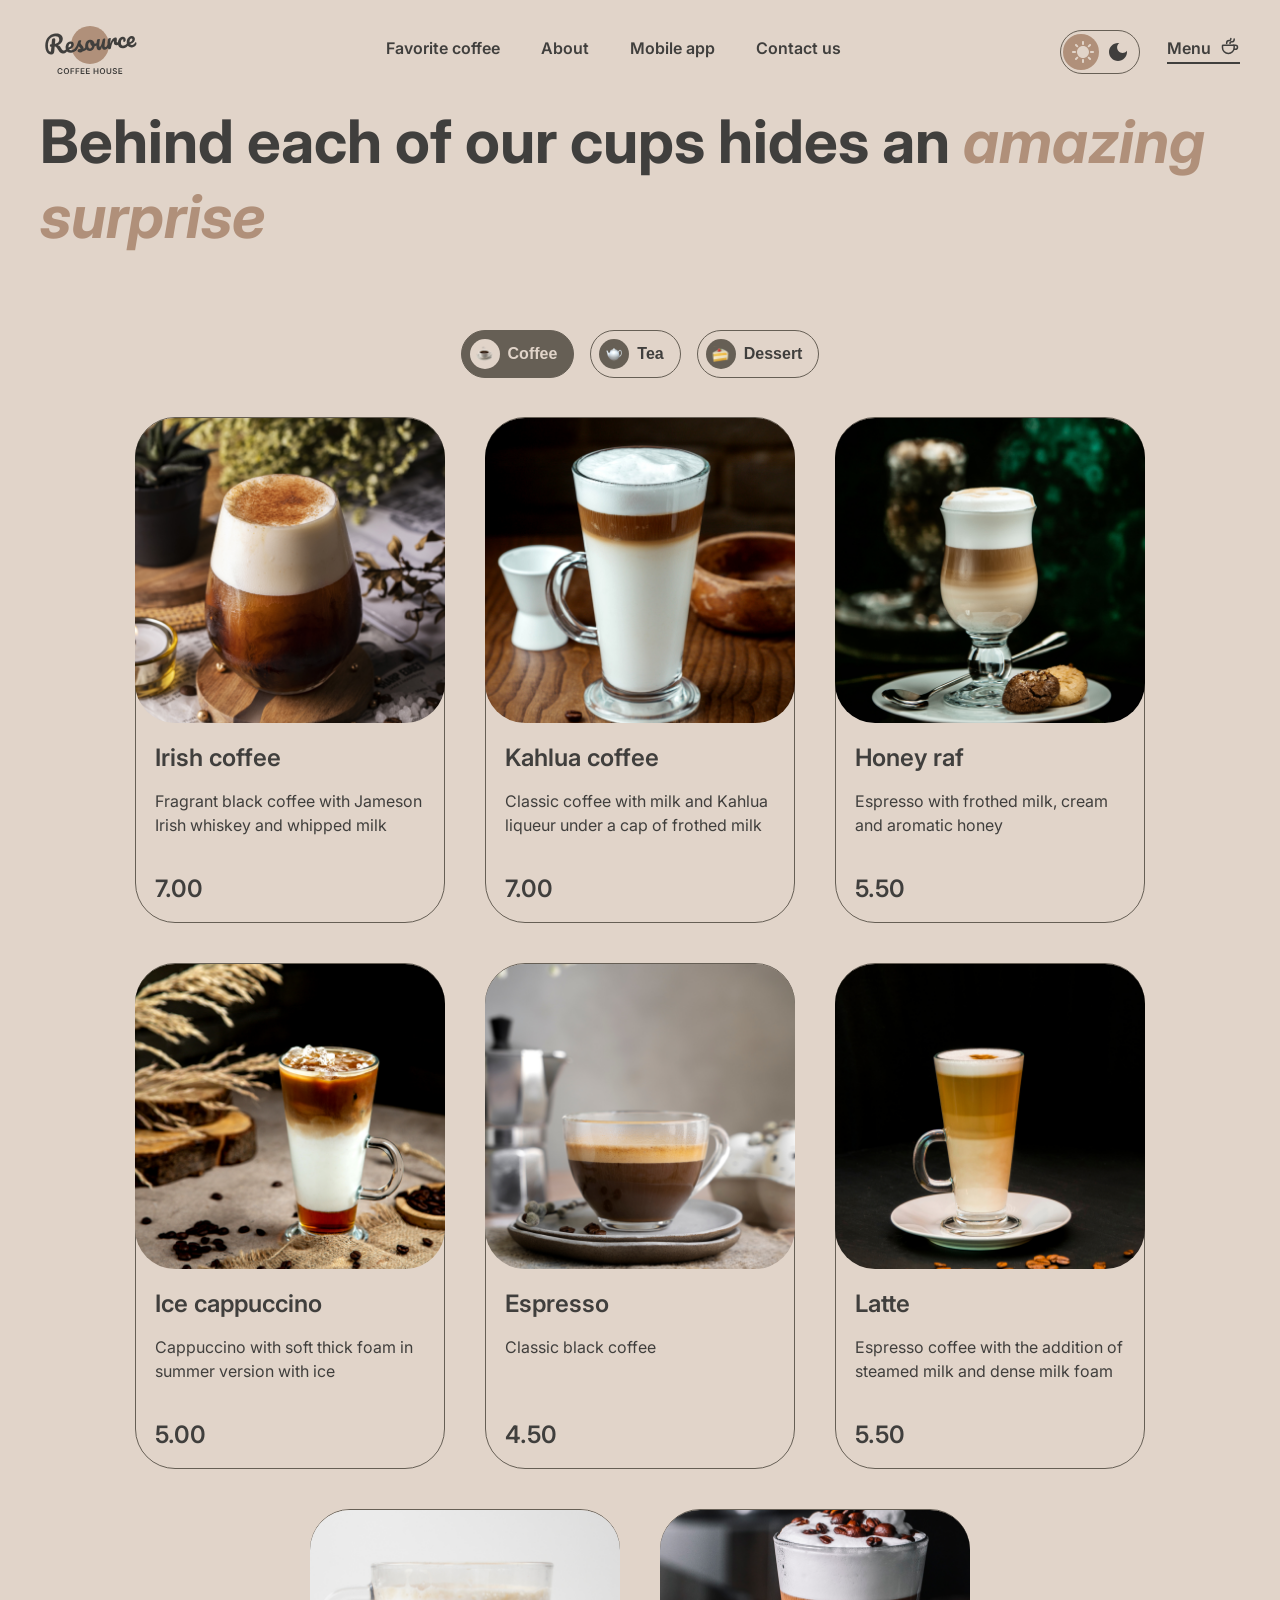
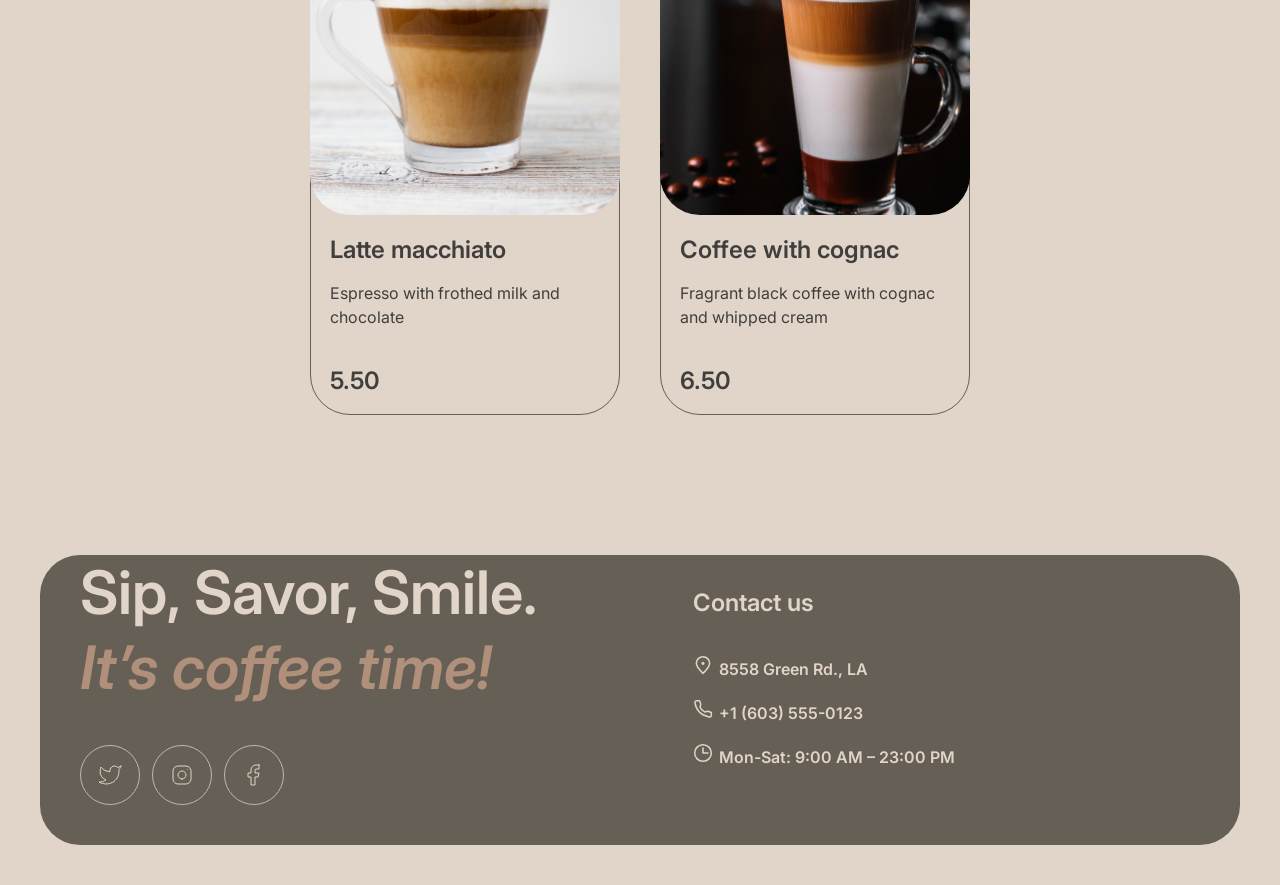
==== menu.html @ 2419ab50 "feat: add link to logo" ====
<!DOCTYPE html>
<html lang="en">

<head>
    <meta charset="UTF-8">
    <meta name="viewport" content="width=device-width, initial-scale=1.0">
    <title>Coffee House</title>
    <link rel="stylesheet" href="css/menu.css">
    <link
        href="https://fonts.googleapis.com/css2?family=Inter:ital,opsz,wght@0,14..32,100..900;1,14..32,100..900&display=swap"
        rel="stylesheet">
    <link rel="icon" href="asserts/img/ico/coffee-cup.ico" type="image/x-icon">
    <script src="js/initTheme.js" type="module"></script>
</head>

<body>
    <header class="header">
        <div class="content-wrapper">
            <a class="logo-link menu_page" href="index.html">
                <img class="logo" src="asserts/img/svg/header/logo-light.svg" alt="Coffee House"></a>
            <div class="header_menu_wrapper">
                <nav class="nav">
                    <ul class="nav_list">
                        <li class="nav_item"><a class="link nav_link" href="index.html#favorite">Favorite coffee</a>
                        </li>
                        <li class="nav_item"><a class="link nav_link" href="index.html#about">About</a></li>
                        <li class="nav_item"><a class="link nav_link" href="index.html#mobile-app">Mobile app</a></li>
                        <li class="nav_item"><a class="link nav_link" href="#contact-us">Contact us</a></li>
                    </ul>
                </nav>

                <a class="link menu_link" href="menu.html">
                    <div class="menu">Menu</div>
                    <img class="coffee-cup" src="asserts/img/svg/header/coffee-cup-light.svg" alt="">
                </a>
            </div>
            <label class="theme-switch">
                <input type="checkbox" id="theme-toggle">
                <span class="theme-slider">
                    <span class="icon sun"><svg width="22" height="22" viewBox="0 0 22 22" fill="none"
                            xmlns="http://www.w3.org/2000/svg" aria-hidden="true">
                            <path
                                d="M10 3V1C10 0.45 10.45 0 11 0C11.55 0 12 0.45 12 1V3C12 3.55 11.55 4 11 4C10.45 4 10 3.55 10 3ZM17.36 6.05L18.77 4.63C19.16 4.24 19.16 3.61 18.77 3.22C18.38 2.83 17.75 2.83 17.36 3.22L15.95 4.64C15.56 5.03 15.56 5.66 15.95 6.05C16.34 6.44 16.97 6.44 17.36 6.05ZM21 10H19C18.45 10 18 10.45 18 11C18 11.55 18.45 12 19 12H21C21.55 12 22 11.55 22 11C22 10.45 21.55 10 21 10ZM11 18C10.45 18 10 18.45 10 19V21C10 21.55 10.45 22 11 22C11.55 22 12 21.55 12 21V19C12 18.45 11.55 18 11 18ZM4.64 6.05L3.22 4.64C2.83 4.25 2.83 3.61 3.22 3.23C3.61 2.85 4.25 2.84 4.63 3.23L6.04 4.64C6.43 5.03 6.43 5.67 6.04 6.05C5.65 6.43 5.02 6.44 4.64 6.05ZM15.95 15.95C15.56 16.34 15.56 16.98 15.95 17.36L17.36 18.77C17.75 19.16 18.39 19.16 18.77 18.77C19.16 18.38 19.16 17.74 18.77 17.36L17.36 15.95C16.98 15.56 16.34 15.56 15.95 15.95ZM1 12H3C3.55 12 4 11.55 4 11C4 10.45 3.55 10 3 10H1C0.45 10 0 10.45 0 11C0 11.55 0.45 12 1 12ZM4.64 18.78L6.05 17.37C6.44 16.98 6.44 16.34 6.05 15.96C5.66 15.58 5.02 15.57 4.64 15.96L3.23 17.37C2.84 17.76 2.84 18.4 3.23 18.78C3.61 19.17 4.25 19.17 4.64 18.78ZM11 5C7.69 5 5 7.69 5 11C5 14.31 7.69 17 11 17C14.31 17 17 14.31 17 11C17 7.69 14.31 5 11 5Z"
                                fill="#E1D4C9" />
                        </svg>

                    </span>
                    <span class="icon moon"><svg width="18" height="18" viewBox="0 0 18 18" fill="none"
                            xmlns="http://www.w3.org/2000/svg" aria-hidden="true">
                            <path
                                d="M9 0C4.03 0 0 4.03 0 9C0 13.97 4.03 18 9 18C13.97 18 18 13.97 18 9C18 8.54 17.96 8.08 17.9 7.64C16.92 9.01 15.32 9.9 13.5 9.9C10.52 9.9 8.1 7.48 8.1 4.5C8.1 2.69 8.99 1.08 10.36 0.0999999C9.92 0.0399999 9.46 0 9 0Z"
                                fill="#403F3D" />
                        </svg>
                    </span>
                </span>
            </label>
            <div class="burger_menu">
                <span class="line-1"></span>
                <span class="line-2"></span>
            </div>
        </div>
    </header>
    <main class="main">
        <div class="content-wrapper content-wrapper--column">
            <h1 class="section-header">Behind each of our cups hides an <span class="accent-text">amazing
                    surprise</span></h1>
            <div class="menu_wrapper">
                <div class="controls">
                    <button class="menu-btn active" value="coffee"><span class="icon_wrapper">
                            <img src="asserts/img/svg/menu/coffee.svg" alt=""></span>
                        <span class="name">Coffee</span></button>
                    <button class="menu-btn" value="tea"><span class="icon_wrapper">
                            <img src="asserts/img/svg/menu/tea.svg" alt=""></span>
                        <span>Tea</span></button>
                    <button class="menu-btn" value="dessert"><span class="icon_wrapper"><img
                                src="asserts/img/svg/menu/dessert.svg" alt=""></span><span
                            class="name">Dessert</span></button>
                </div>
                <div class="menu-content">
                </div>
                <button class="show-more-btn" type="button" aria-label="Show more items">
                    <img src="asserts/img/svg/menu/refresh.svg" alt="">
                </button>
            </div>
        </div>
    </main>
    <footer class="footer">
        <div class="content-wrapper">
            <div class="left_pane">
                <h2>Sip, Savor, Smile. <span class="accent-text">It’s coffee time!</span></h2>
                <div class="icons">
                    <a class="icon-wrapper" href="https://twitter.com/?lang=en" target="_blank"
                        aria-label="Twitter"><svg width="24" height="24" viewBox="0 0 24 24" fill="none"
                            xmlns="http://www.w3.org/2000/svg">
                            <g id="twitter">
                                <path class="twitter" id="Vector-twitter"
                                    d="M23 3.01006C23 3.01006 20.9821 4.20217 19.86 4.54006C19.2577 3.84757 18.4573 3.35675 17.567 3.13398C16.6767 2.91122 15.7395 2.96725 14.8821 3.29451C14.0247 3.62177 13.2884 4.20446 12.773 4.96377C12.2575 5.72309 11.9877 6.62239 12 7.54006V8.54006C10.2426 8.58562 8.50127 8.19587 6.93101 7.4055C5.36074 6.61513 4.01032 5.44869 3 4.01006C3 4.01006 -1 13.0101 8 17.0101C5.94053 18.408 3.48716 19.109 1 19.0101C10 24.0101 21 19.0101 21 7.51006C20.9991 7.23151 20.9723 6.95365 20.92 6.68006C21.9406 5.67355 23 3.01006 23 3.01006Z"
                                    stroke="#E1D4C9" stroke-linecap="round" stroke-linejoin="round" />
                            </g>
                        </svg>
                    </a>
                    <a class="icon-wrapper" href="https://www.instagram.com/" target="_blank"
                        aria-label="Instagram"><svg width="24" height="24" viewBox="0 0 24 24" fill="none"
                            xmlns="http://www.w3.org/2000/svg" aria-hidden="true">
                            <g id="instagram">
                                <path class="instagram" id="Vector-instagram"
                                    d="M12 16C14.2091 16 16 14.2091 16 12C16 9.79086 14.2091 8 12 8C9.79086 8 8 9.79086 8 12C8 14.2091 9.79086 16 12 16Z"
                                    stroke="#E1D4C9" stroke-linecap="round" stroke-linejoin="round" />
                                <path class="instagram" id="Vector-instagram_2"
                                    d="M3 16V8C3 5.23858 5.23858 3 8 3H16C18.7614 3 21 5.23858 21 8V16C21 18.7614 18.7614 21 16 21H8C5.23858 21 3 18.7614 3 16Z"
                                    stroke="#E1D4C9" />
                                <path class="instagram" id="Vector-instagram_3" d="M17.5 6.51L17.51 6.49889"
                                    stroke="#E1D4C9" stroke-linecap="round" stroke-linejoin="round" />
                            </g>
                        </svg>
                    </a>
                    <a class="icon-wrapper" href="https://www.facebook.com/" target="_blank" aria-label="Facebook"><svg
                            width="24" height="24" viewBox="0 0 24 24" fill="none" xmlns="http://www.w3.org/2000/svg"
                            aria-hidden="true">
                            <g id="facebook">
                                <path class="facebook" id="Vector-facebook"
                                    d="M17 2H14C12.6739 2 11.4021 2.52678 10.4645 3.46447C9.52678 4.40215 9 5.67392 9 7V10H6V14H9V22H13V14H16L17 10H13V7C13 6.73478 13.1054 6.48043 13.2929 6.29289C13.4804 6.10536 13.7348 6 14 6H17V2Z"
                                    stroke="#E1D4C9" stroke-linecap="round" stroke-linejoin="round" />
                            </g>
                        </svg></a>
                </div>
            </div>
            <div class="right_pane">
                <div id="contact-us" class="contact-us">Contact us</div>
                <div class="contacts">
                    <a class="geo"
                        href="https://www.google.com/maps/place/Green+Ave,+Los+Angeles,+CA+90017,+USA/@34.0510876,-118.2740716,17z/data=!3m1!4b1!4m6!3m5!1s0x80c2c7a34c447f8b:0xe3b7208a65a0b1e2!8m2!3d34.0510876!4d-118.2714967!16s%2Fg%2F1tj1sbyf?entry=ttu"
                        target="_blank"><img src="asserts/img/svg/footer/geo.svg" alt="">
                        <p>8558 Green Rd., LA</p>
                    </a>
                    <a class="tel" href="tel:+1(603)555-0123"><img src="asserts/img/svg/footer/phone.svg" alt="">
                        <p>
                            +1 (603) 555-0123</p>
                    </a>
                    <div class="work-days"><img src="asserts/img/svg/footer/clock.svg" alt="">
                        <p>Mon-Sat: 9:00 AM – 23:00 PM</p>
                    </div>
                </div>
            </div>
        </div>
    </footer>
    <script src="js/menu.js" type="module"></script>
    <script src="js/theme.js" type="module"></script>
</body>

</html>
---- css/menu.css ----
@import "variables.css";
@import "common.css";
@import "header.css";
@import "footer.css";

.nav_item,
.menu_link {
  position: relative;
}

button {
  border: none;
}

.menu_link:after {
  content: "";
  position: absolute;
  left: 0;
  bottom: -6px;
  width: 100%;
  height: 2px;
  background: var(--text-primary);
}

.menu_wrapper {
  display: flex;
  flex-direction: column;
  align-items: center;
}

.controls {
  display: flex;
  justify-content: center;
  gap: 16px;
  margin-top: 36px;
  margin-bottom: 39px;
}

.controls span {
  font-size: 16px;
  font-weight: 600;
  line-height: 1.5;
}

.menu-btn {
  display: flex;
  padding: 8px 16px 8px 8px;
  justify-content: center;
  align-items: center;
  gap: 8px;
  border-radius: 100px;
  border: 1px solid var(--border-inverse);
  color: var(--text-primary);
  background-color: var(--bg-page);
}

.controls .active {
  background-color: var(--bg-container);
  color: var(--text-inverse);
}

.controls .active .icon_wrapper {
  background-color: var(--bg-page);
}

.icon_wrapper {
  width: 30px;
  height: 30px;
  border-radius: 50%;
  background-color: var(--border-inverse);
  display: flex;
  align-items: center;
  justify-content: center;
}

.menu-content {
  display: flex;
  justify-content: center;
  flex-wrap: wrap;
  gap: 40px;
}

.product {
  display: flex;
  height: 506px;
  width: 310px;
  flex-direction: column;
  align-items: center;
  border-radius: 40px;
  border: 1px solid var(--border-inverse);
  color: var(--text-primary);
}

.image_wrapper {
  display: flex;
  width: 310px;
  height: 310px;
  border-radius: 40px;
  overflow: hidden;
}

.image_wrapper img {
  transform: scale(1.1);
  transition: 500ms ease-out;
}

.product .info-block {
  width: 100%;
}

.product .title {
  align-self: stretch;
  font-size: 24px;
  font-weight: 600;
  line-height: 1.25;
  margin: 20px 0 11px 19px;
}

.product .description {
  align-self: stretch;
  font-size: 16px;
  font-weight: 400;
  line-height: 1.5;
  height: 72px;
  margin-left: 19px;
  margin-right: 18px;
  margin-bottom: 13px;
}

.product .price {
  align-self: stretch;
  font-size: 24px;
  font-weight: 600;
  line-height: 1.25;
  margin: 9px 0 18px 19px;
}

.show-more-btn {
  cursor: pointer;
  background-color: inherit;
  margin-top: 30px;
  display: none;
  justify-content: center;
  align-items: center;
  width: 60px;
  height: 60px;
  border-radius: 100px;
  border: 1px solid var(--border-inverse);
}

@media only screen and (max-width: 768px) {
  h1 {
    padding: 14px 10px;
  }

  .modal-product {
    max-width: 688px;
    max-height: 650px;
  }

  .modal-product .image_wrapper {
    width: 424px;
  }

  .menu-content > *:nth-child(n + 5) {
    display: none;
  }

  .show-more-btn {
    display: flex;
  }
}

@media only screen and (max-width: 720px) {
  .body_wrapper {
    margin: 20px 16px 40px 16px;
  }

  h1 {
    font-size: 32px;
  }

  .focus_text {
    font-size: 32px;
  }

  .controls {
    gap: 8px;
  }

  .modal-product {
    width: 342px;
    height: 650px;
  }

  .modal-product .image_wrapper {
    display: none;
  }

  .modal-product .info-block {
    width: 100%;
  }

  .modal-product .description {
    margin-right: 2px;
  }

  .modal-product .title {
    margin-bottom: 2px;
  }

  .size-title,
  .additives-title {
    margin-top: 17px;
    margin-bottom: 6px;
  }

  .total-block {
    margin-top: 7px;
  }

  .modal-product {
    max-height: 625px;
  }
}

@media (hover: hover) {
  .menu_link:hover {
    cursor: default;
  }

  .menu-btn:hover {
    background-color: var(--bg-container);
    color: var(--text-inverse);
    transition: 500ms ease-out;
  }

  .controls .active:hover {
    cursor: default;
  }

  .menu-btn:hover .icon_wrapper {
    background-color: var(--bg-page);
    transition: 500ms ease-out;
  }

  .product > * :hover {
    cursor: pointer;
  }

  .product:hover img {
    transform: scale(100%);
  }

  .size:hover,
  .additives:hover {
    background-color: var(--bg-container);
  }

  .size:hover :first-child,
  .additives:hover :first-child {
    background-color: var(--bg-page);
  }

  .size:hover :last-child,
  .additives:hover :last-child {
    color: var(--bg-page);
  }

  .show-more-btn:hover {
    background-color: var(--bg-accent);
    transition: 500ms ease-out;
  }
}
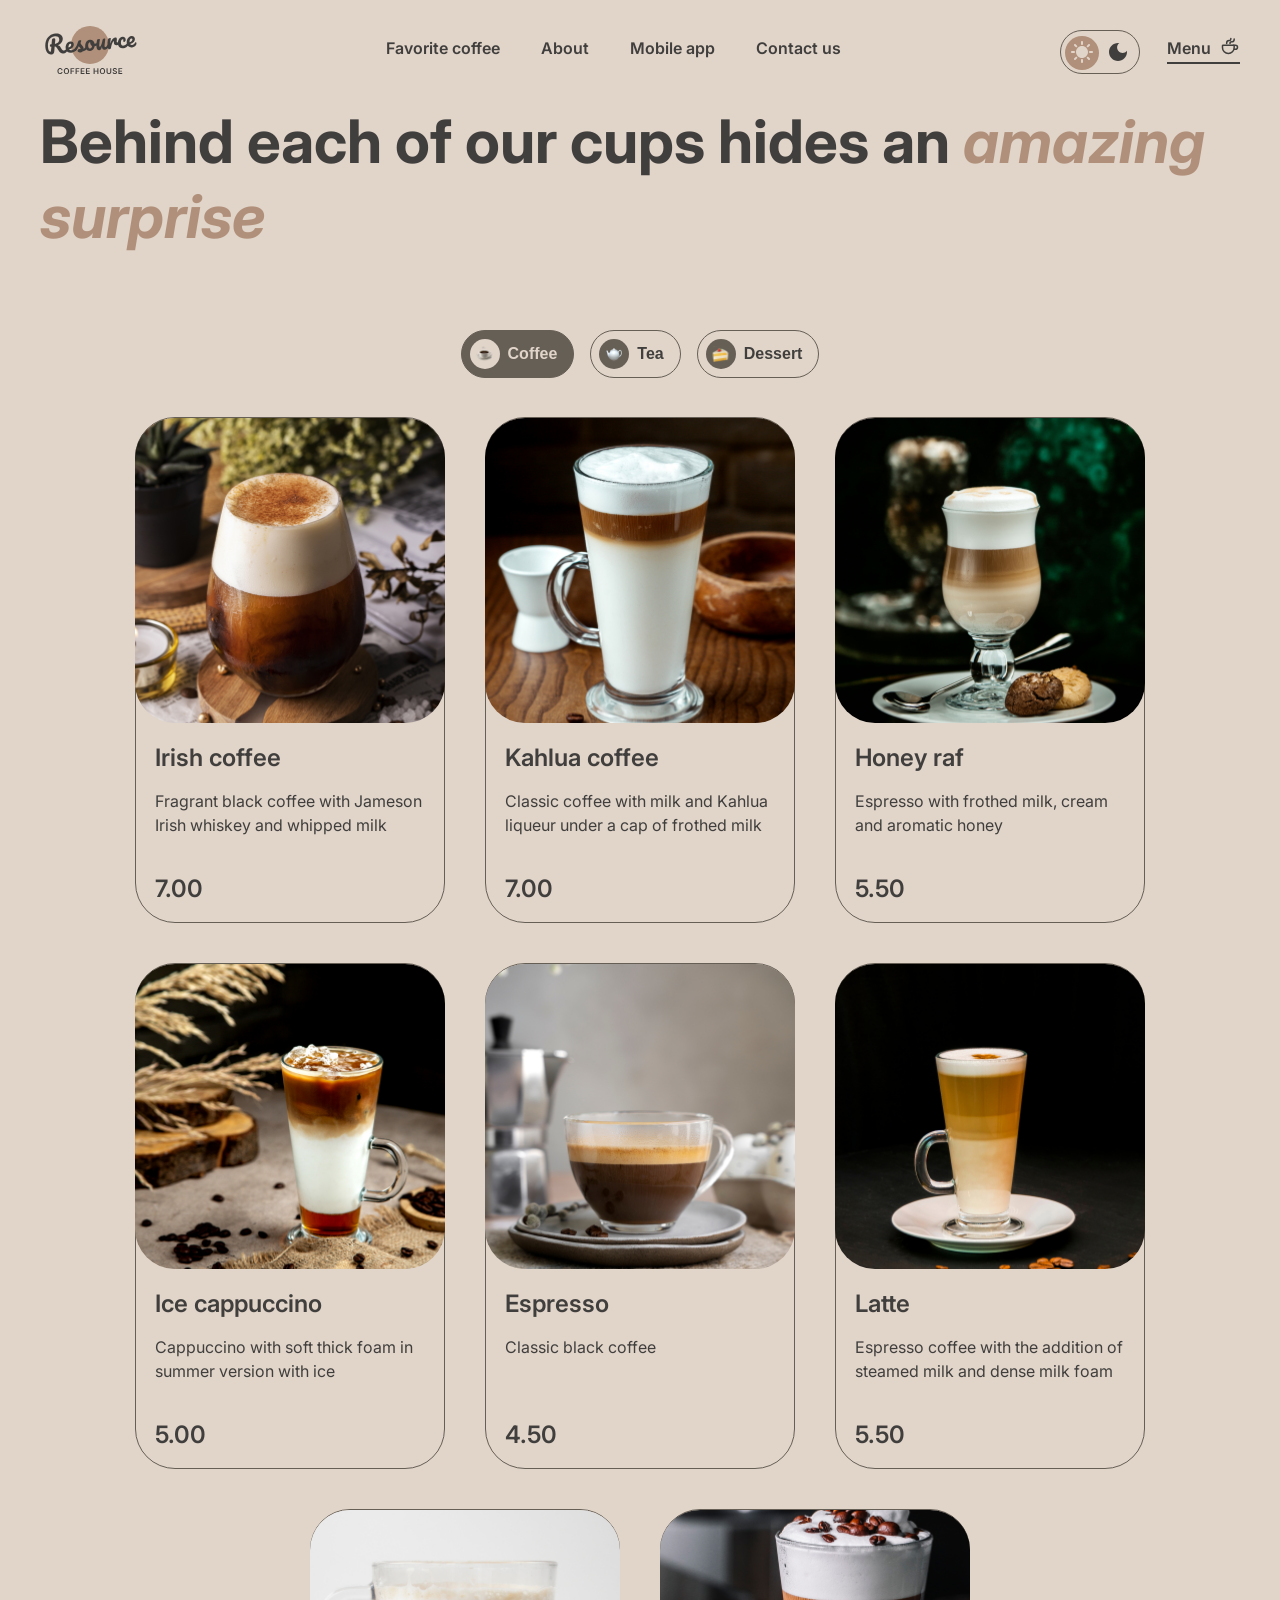
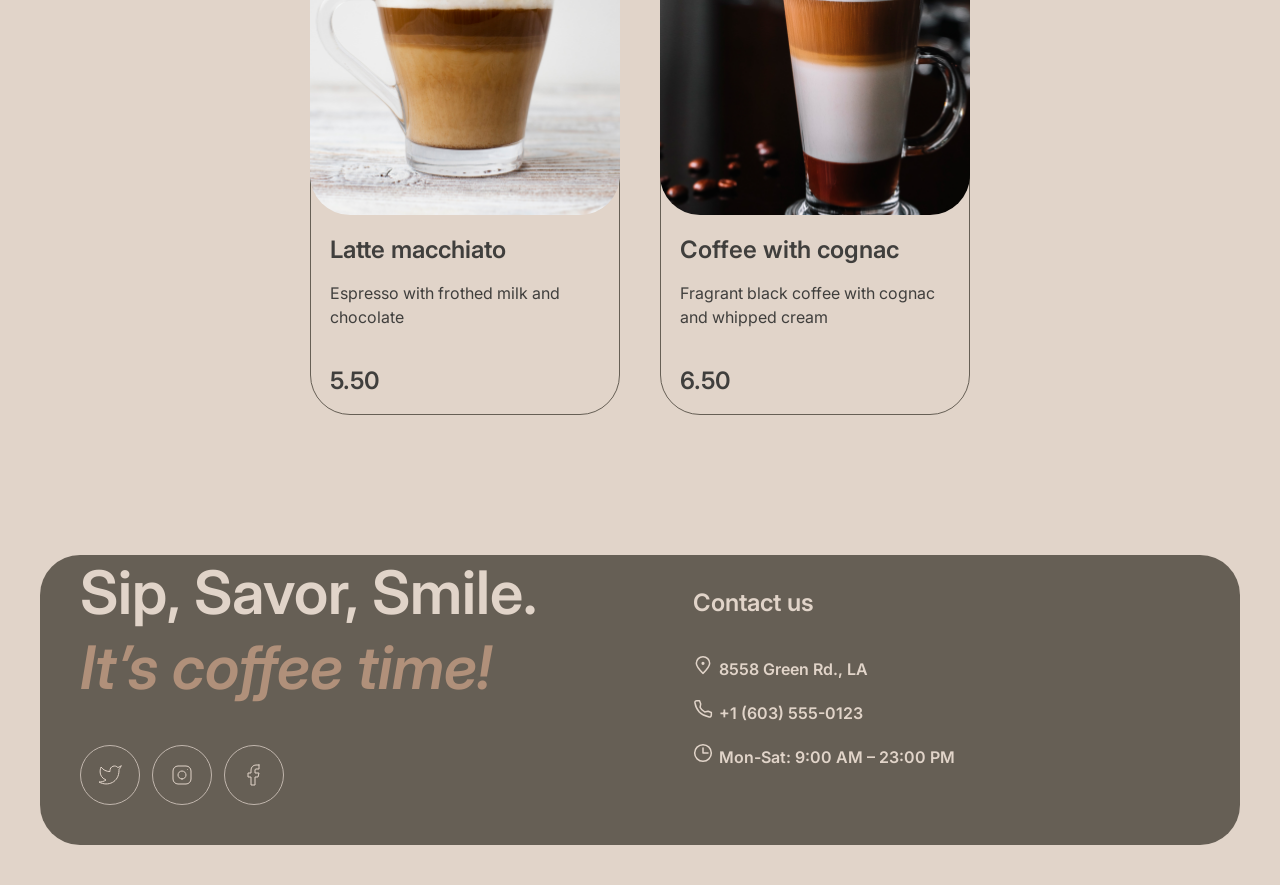
==== commit 0fc50db9: "feat: implement show more button" ====
--- a/menu.html
+++ b/menu.html
@@ -66,19 +66,19 @@
                     surprise</span></h1>
             <div class="menu_wrapper">
                 <div class="controls">
-                    <button class="menu-btn active" value="coffee"><span class="icon_wrapper">
+                    <button class="button category-btn active" value="coffee"><span class="icon_wrapper">
                             <img src="asserts/img/svg/menu/coffee.svg" alt=""></span>
                         <span class="name">Coffee</span></button>
-                    <button class="menu-btn" value="tea"><span class="icon_wrapper">
+                    <button class="button category-btn" value="tea"><span class="icon_wrapper">
                             <img src="asserts/img/svg/menu/tea.svg" alt=""></span>
                         <span>Tea</span></button>
-                    <button class="menu-btn" value="dessert"><span class="icon_wrapper"><img
+                    <button class="button category-btn" value="dessert"><span class="icon_wrapper"><img
                                 src="asserts/img/svg/menu/dessert.svg" alt=""></span><span
                             class="name">Dessert</span></button>
                 </div>
                 <div class="menu-content">
                 </div>
-                <button class="show-more-btn" type="button" aria-label="Show more items">
+                <button class="button show-more-btn" type="button" aria-label="Show more items">
                     <img src="asserts/img/svg/menu/refresh.svg" alt="">
                 </button>
             </div>
--- a/css/menu.css
+++ b/css/menu.css
@@ -42,7 +42,7 @@
   line-height: 1.5;
 }
 
-.menu-btn {
+.category-btn {
   display: flex;
   padding: 8px 16px 8px 8px;
   justify-content: center;
@@ -50,7 +50,6 @@
   gap: 8px;
   border-radius: 100px;
   border: 1px solid var(--border-inverse);
-  color: var(--text-primary);
   background-color: var(--bg-page);
 }
 
@@ -100,6 +99,10 @@
 }
 
 .image_wrapper img {
+  display: block;
+  width: 100%;
+  height: 100%;
+  object-fit: cover;
   transform: scale(1.1);
   transition: 500ms ease-out;
 }
@@ -136,10 +139,8 @@
 }
 
 .show-more-btn {
-  cursor: pointer;
-  background-color: inherit;
+  display: none;
   margin-top: 30px;
-  display: none;
   justify-content: center;
   align-items: center;
   width: 60px;
@@ -148,6 +149,10 @@
   border: 1px solid var(--border-inverse);
 }
 
+.show-more-btn.hidden {
+  display: none;
+}
+
 @media only screen and (max-width: 768px) {
   h1 {
     padding: 14px 10px;
@@ -169,44 +174,23 @@
   .show-more-btn {
     display: flex;
   }
+
+  .menu-content.expanded *:nth-child(n + 5) {
+    display: flex;
+  }
+
+  .menu-content.expanded + .show-more-btn {
+    display: none;
+  }
 }
 
 @media only screen and (max-width: 720px) {
-  .body_wrapper {
-    margin: 20px 16px 40px 16px;
-  }
-
   h1 {
     font-size: 32px;
   }
 
-  .focus_text {
-    font-size: 32px;
-  }
-
   .controls {
     gap: 8px;
-  }
-
-  .modal-product {
-    width: 342px;
-    height: 650px;
-  }
-
-  .modal-product .image_wrapper {
-    display: none;
-  }
-
-  .modal-product .info-block {
-    width: 100%;
-  }
-
-  .modal-product .description {
-    margin-right: 2px;
-  }
-
-  .modal-product .title {
-    margin-bottom: 2px;
   }
 
   .size-title,
@@ -229,7 +213,7 @@
     cursor: default;
   }
 
-  .menu-btn:hover {
+  .category-btn:hover {
     background-color: var(--bg-container);
     color: var(--text-inverse);
     transition: 500ms ease-out;
@@ -239,7 +223,7 @@
     cursor: default;
   }
 
-  .menu-btn:hover .icon_wrapper {
+  .category-btn:hover .icon_wrapper {
     background-color: var(--bg-page);
     transition: 500ms ease-out;
   }
@@ -249,7 +233,7 @@
   }
 
   .product:hover img {
-    transform: scale(100%);
+    transform: scale(1);
   }
 
   .size:hover,
@@ -268,7 +252,7 @@
   }
 
   .show-more-btn:hover {
-    background-color: var(--bg-accent);
+    background-color: var(--bg-container);
     transition: 500ms ease-out;
   }
 }
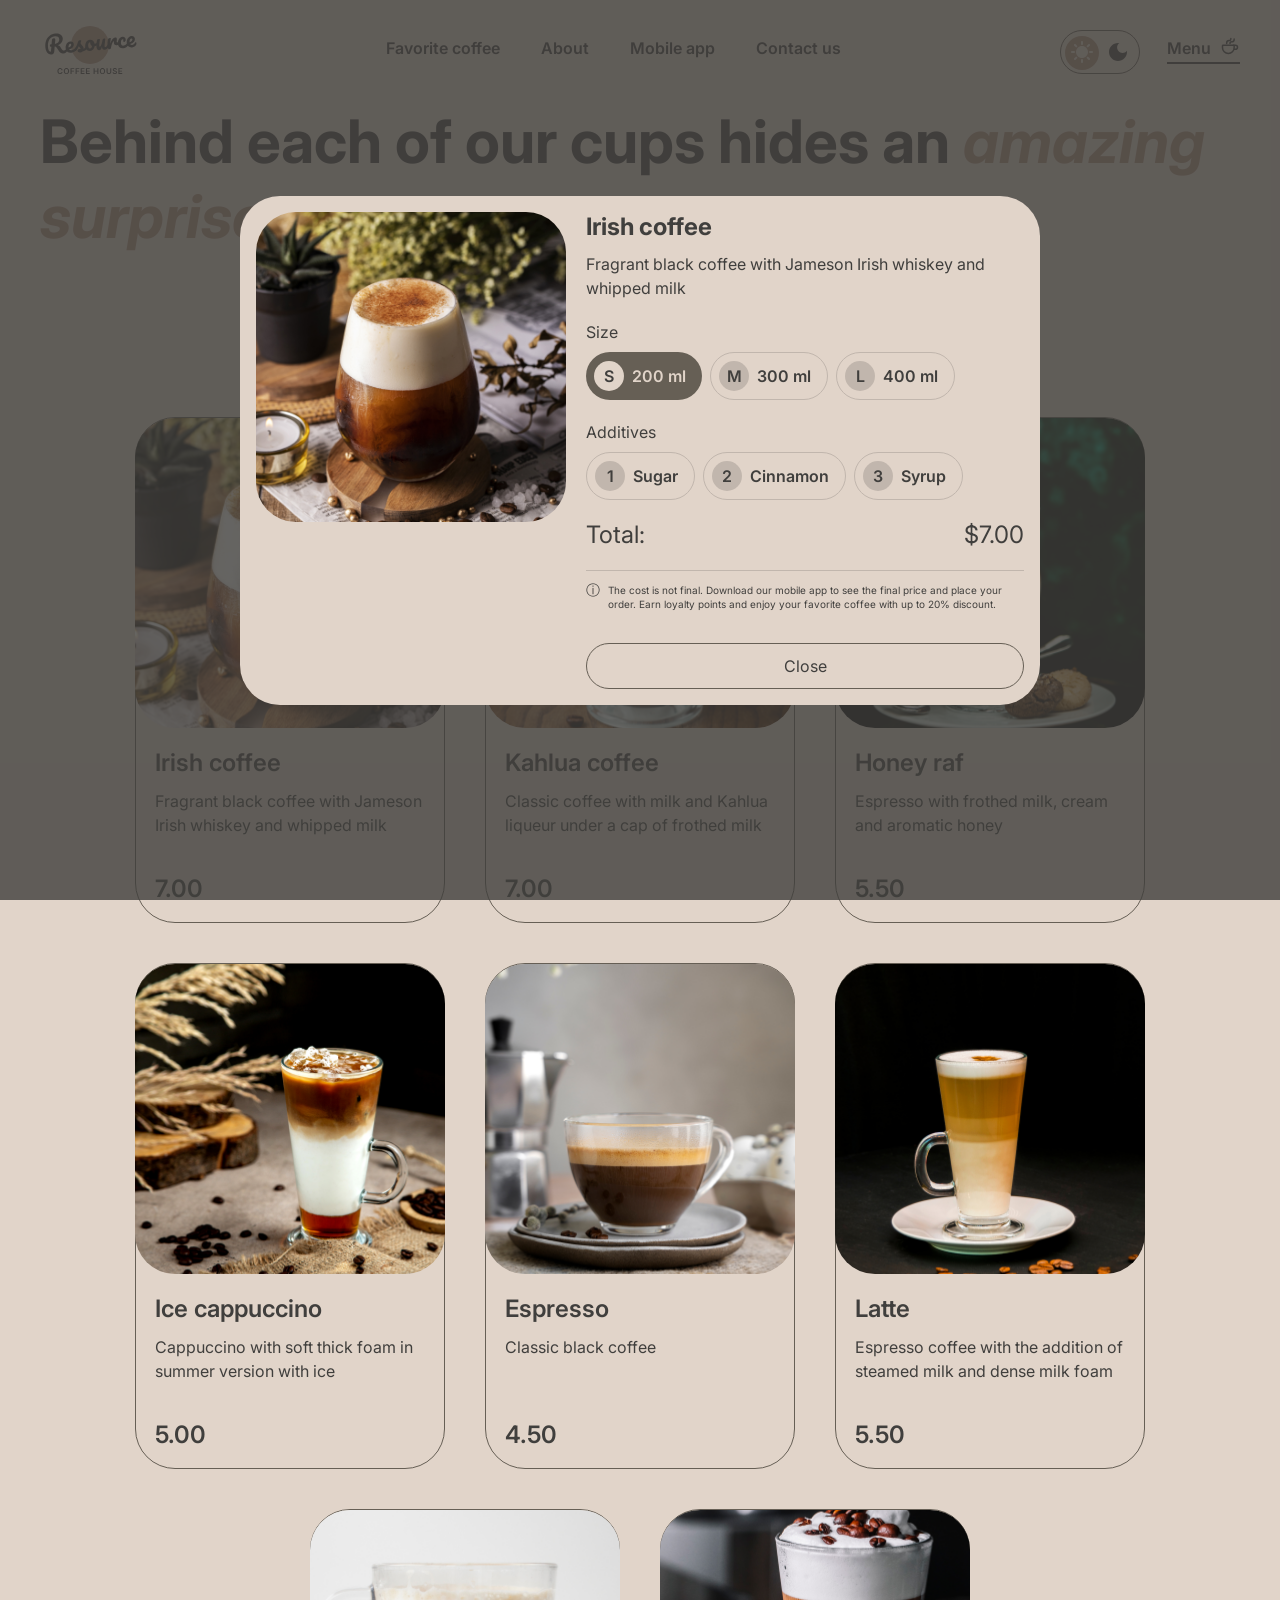
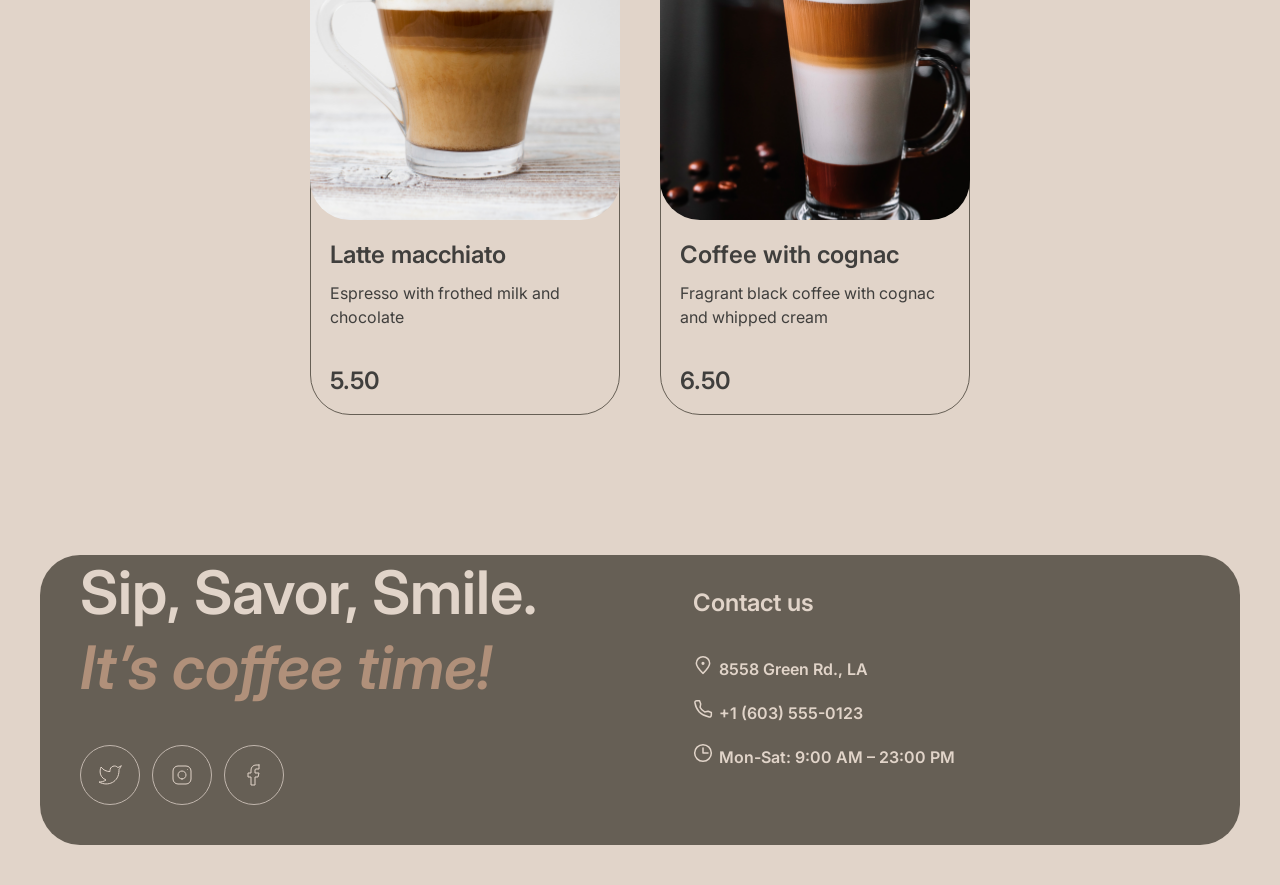
==== commit 0e1b47c6: "feat: implement modal window template" ====
--- a/menu.html
+++ b/menu.html
@@ -10,7 +10,7 @@
         href="https://fonts.googleapis.com/css2?family=Inter:ital,opsz,wght@0,14..32,100..900;1,14..32,100..900&display=swap"
         rel="stylesheet">
     <link rel="icon" href="asserts/img/ico/coffee-cup.ico" type="image/x-icon">
-    <script src="js/initTheme.js" type="module"></script>
+    <script src="js/init-theme.js" type="module"></script>
 </head>
 
 <body>
@@ -144,8 +144,66 @@
             </div>
         </div>
     </footer>
+    <div id="coffee-modal" class="modal-overlay">
+        <div class="modal-content">
+            <div class="modal-image-container">
+                <img id="modal-img" src="asserts/img/png/menu/coffee/coffee-1.png" alt="Irish coffee">
+            </div>
+            <div class="modal-info">
+                <h3 class="modal-title">Irish coffee</h3>
+                <p class="modal-description">Fragrant black coffee with Jameson Irish whiskey and whipped milk</p>
+                <div class="param-group">
+                    <span class="param-title">Size</span>
+                    <div class="param-options" id="size-options">
+                        <button type="button" class="button param-btn active">
+                            <span class="icon-circle">S</span>
+                            <span>200 ml</span>
+                        </button>
+                        <button type="button" class="button param-btn">
+                            <span class="icon-circle">M</span>
+                            <span>300 ml</span>
+                        </button>
+                        <button type="button" class="button param-btn">
+                            <span class="icon-circle">L</span>
+                            <span>400 ml</span>
+                        </button>
+                    </div>
+                </div>
+                <div class="param-group">
+                    <span class="param-title">Additives</span>
+                    <div class="param-options" id="additives-options">
+                        <button type="button" class="button param-btn">
+                            <span class="icon-circle">1</span>
+                            <span>Sugar</span>
+                        </button>
+                        <button type="button" class="button param-btn">
+                            <span class="icon-circle">2</span>
+                            <span>Cinnamon</span>
+                        </button>
+                        <button type="button" class="button param-btn">
+                            <span class="icon-circle">3</span>
+                            <span>Syrup</span>
+                        </button>
+                    </div>
+                </div>
+
+                <div class="modal-total">
+                    <span>Total:</span>
+                    <span id="modal-total-price">$7.00</span>
+                </div>
+
+                <p class="modal-note">The cost is not final. Download our mobile app to see the final price and place
+                    your order. Earn loyalty points and enjoy your favorite coffee with up to 20% discount.</p>
+
+                <button type="button" id="modal-close-btn" class="button btn-close">Close</button>
+            </div>
+
+        </div>
+    </div>
+
     <script src="js/menu.js" type="module"></script>
     <script src="js/theme.js" type="module"></script>
+    <script src="js/burger-menu.js" type="module"></script>
 </body>
 
 </html>
--- a/css/menu.css
+++ b/css/menu.css
@@ -256,3 +256,160 @@
     transition: 500ms ease-out;
   }
 }
+
+/***********Modal************/
+.modal-overlay {
+  position: fixed;
+  top: 0;
+  left: 0;
+  width: 100%;
+  height: 100%;
+  padding: 40px;
+  background-color: var(--bg-overlay);
+  display: flex;
+  justify-content: center;
+  align-items: center;
+  z-index: 1000;
+}
+
+.modal-overlay.hidden {
+  display: none;
+}
+
+.modal-content {
+  background-color: var(--bg-page);
+  border-radius: 40px;
+  max-width: 800px;
+  width: 100%;
+  display: flex;
+  gap: 20px;
+  padding: 16px;
+}
+
+.modal-image-container {
+  flex: 0 0 310px;
+  height: 310px;
+  border-radius: 40px;
+  overflow: hidden;
+}
+
+.modal-image-container img {
+  width: 100%;
+  height: 100%;
+  object-fit: cover;
+}
+
+.modal-info {
+  flex: 1;
+  display: flex;
+  gap: 20px;
+  flex-direction: column;
+}
+
+.modal-title {
+  margin-bottom: -10px;
+  font-size: 24px;
+  line-height: 1.25;
+}
+
+.modal-description {
+  line-height: 1.5;
+}
+
+.param-group {
+  display: flex;
+  flex-direction: column;
+  gap: 8px;
+}
+
+.param-title {
+  line-height: 1.5;
+}
+
+.param-options {
+  display: flex;
+  flex-wrap: wrap;
+  gap: 8px;
+}
+
+.param-btn {
+  display: inline-flex;
+  align-items: center;
+  font-weight: 600;
+  gap: 8px;
+  padding: 8px 16px 8px 8px;
+  border: 1px solid var(--border-primary);
+  border-radius: 100px;
+  background-color: transparent;
+  transition:
+    background-color 0.2s,
+    border-color 0.2s,
+    color 0.2s;
+}
+
+.param-btn .icon-circle {
+  display: flex;
+  align-items: center;
+  justify-content: center;
+  width: 30px;
+  height: 30px;
+  border-radius: 50%;
+  background-color: var(--border-primary);
+  transition:
+    background-color 0.2s,
+    color 0.2s;
+}
+
+.param-btn.active {
+  background-color: var(--bg-container);
+  border: none;
+  color: var(--text-inverse);
+}
+
+.param-btn.active .icon-circle {
+  background-color: var(--bg-page);
+  color: var(--text-primary);
+}
+
+.modal-total {
+  display: flex;
+  justify-content: space-between;
+  align-items: center;
+  font-size: 24px;
+  line-height: 1.25;
+}
+
+.modal-note {
+  padding: 12px 0;
+  display: flex;
+  gap: 8px;
+  font-size: 10px;
+  line-height: 1.4;
+  border-top: 1px solid var(--border-primary);
+}
+
+.modal-note::before {
+  content: "ⓘ";
+  font-size: 14px;
+  line-height: 1;
+}
+
+.btn-close {
+  width: 100%;
+  padding: 12px;
+  border: 1px solid var(--border-inverse);
+  border-radius: 100px;
+  transition:
+    background-color 0.2s,
+    color 0.2s;
+}
+
+@media (max-width: 720px) {
+  .modal-image-container {
+    display: none;
+  }
+
+  .modal-overlay {
+    padding: 22px;
+  }
+}
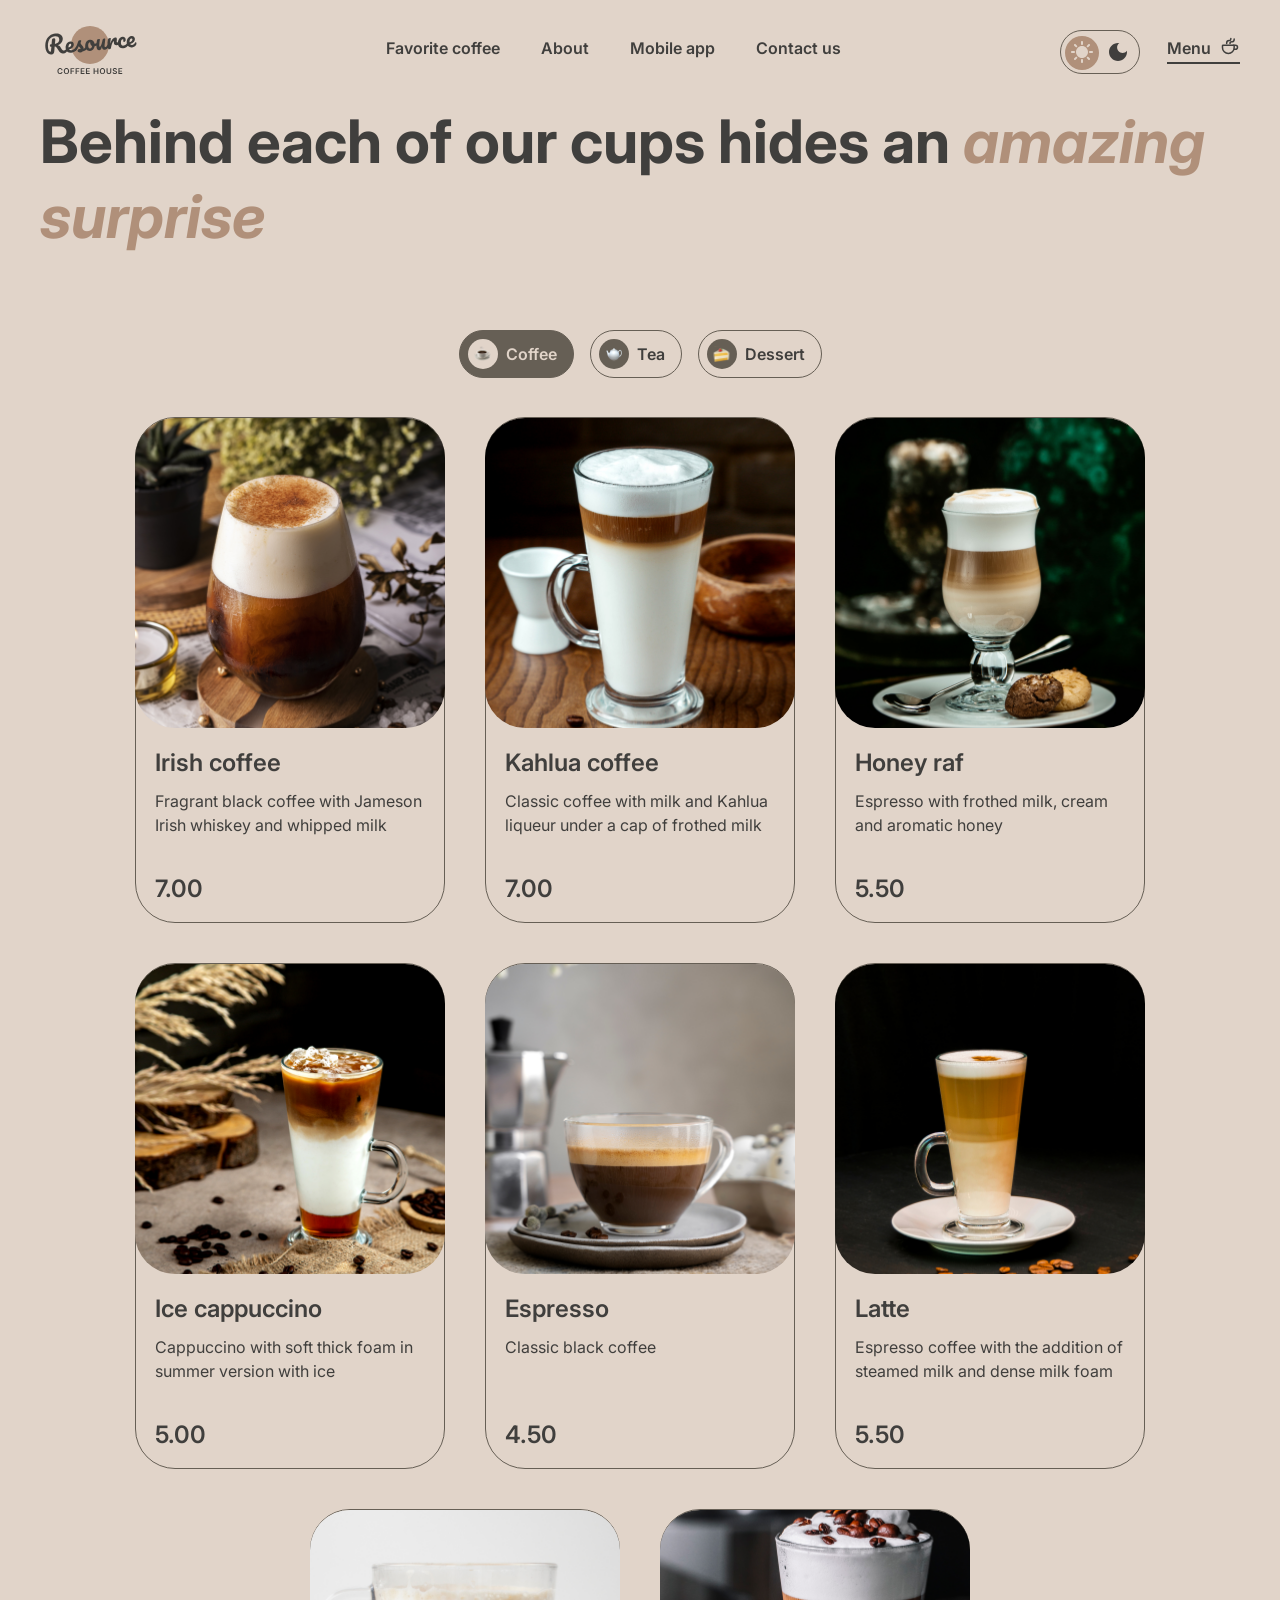
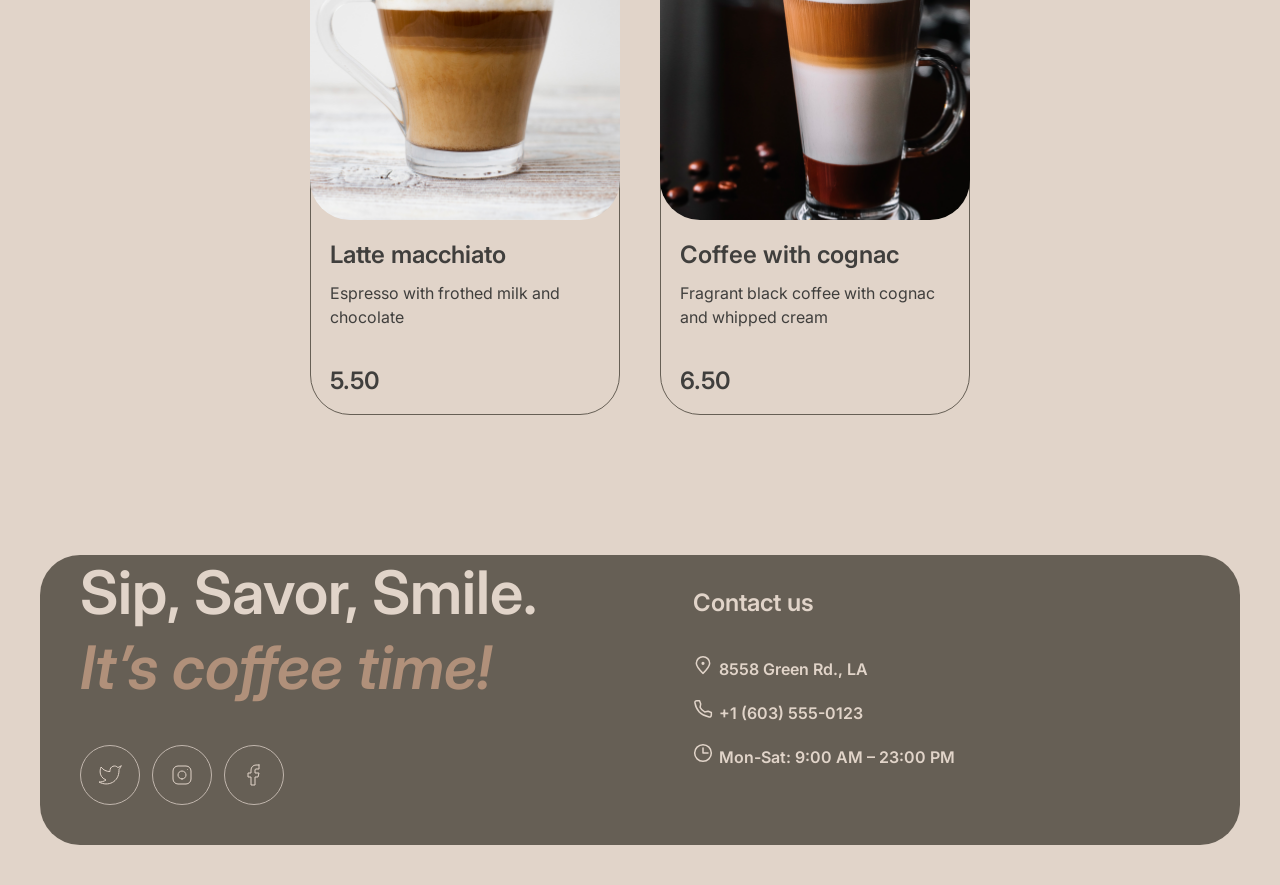
==== commit 8da151d0: "feat: implement create modal function" ====
--- a/menu.html
+++ b/menu.html
@@ -144,7 +144,7 @@
             </div>
         </div>
     </footer>
-    <div id="coffee-modal" class="modal-overlay">
+    <!-- <div class="modal-overlay">
         <div class="modal-content">
             <div class="modal-image-container">
                 <img id="modal-img" src="asserts/img/png/menu/coffee/coffee-1.png" alt="Irish coffee">
@@ -199,11 +199,12 @@
             </div>
 
         </div>
-    </div>
+    </div>-->
 
     <script src="js/menu.js" type="module"></script>
     <script src="js/theme.js" type="module"></script>
     <script src="js/burger-menu.js" type="module"></script>
+    <script src="js/modal.js" type="module"></script>
 </body>
 
 </html>
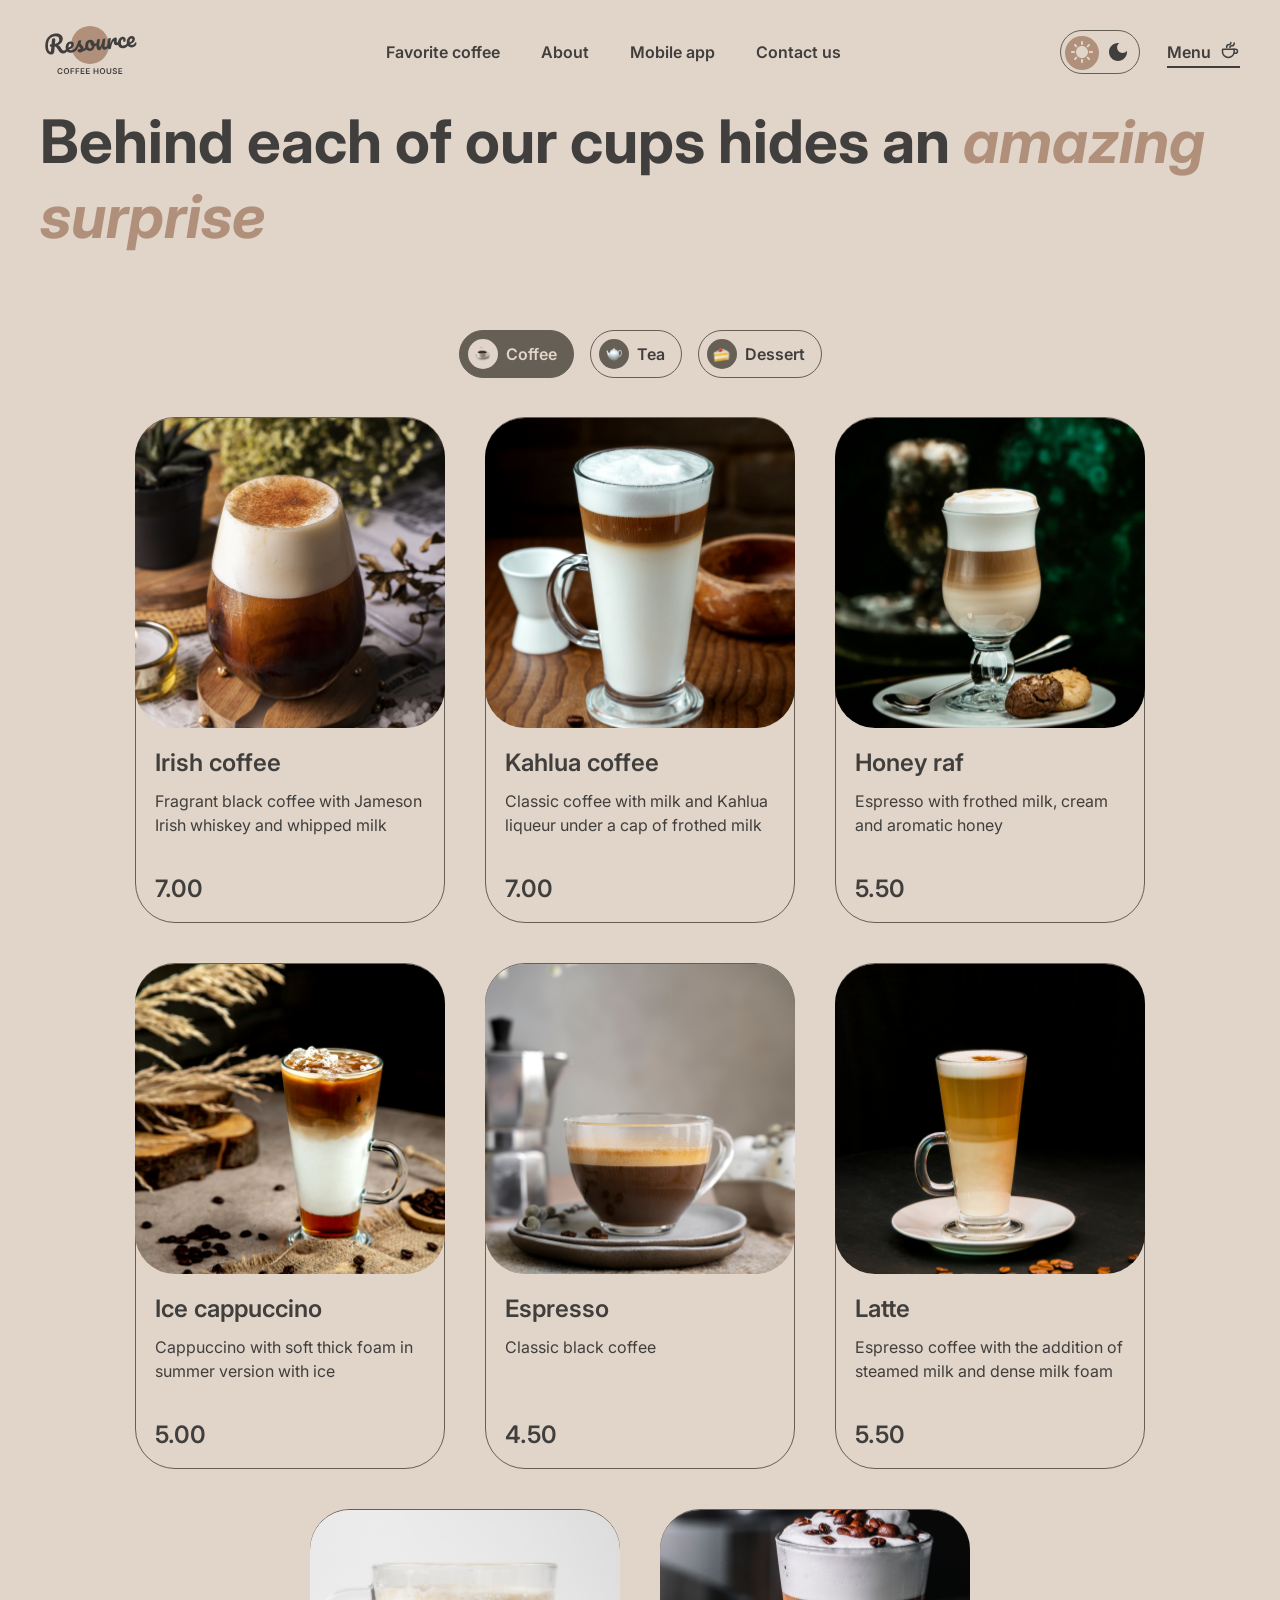
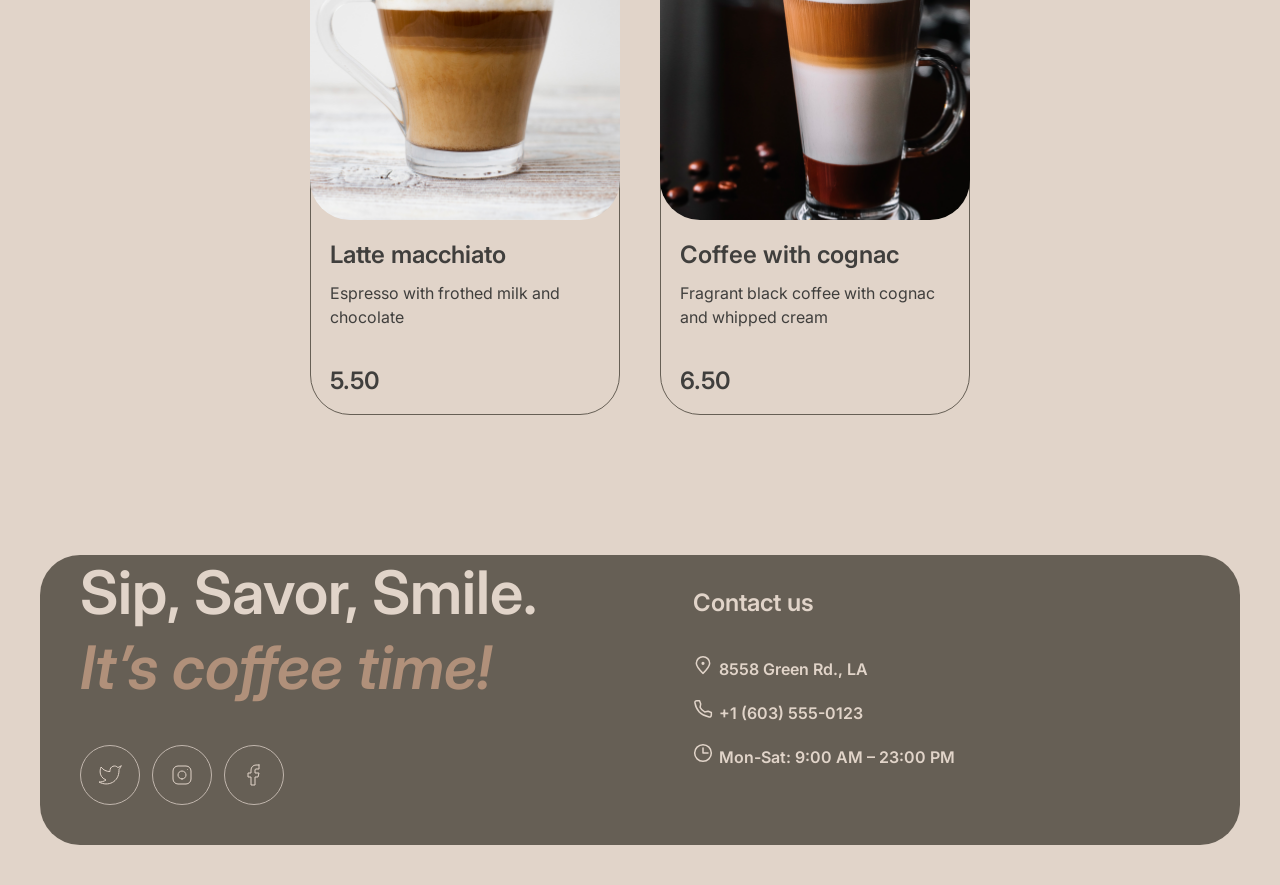
==== commit 63791a17: "feat: add esc key listener" ====
--- a/menu.html
+++ b/menu.html
@@ -29,7 +29,7 @@
                     </ul>
                 </nav>
 
-                <a class="link menu_link" href="menu.html">
+                <a class="link menu_link">
                     <div class="menu">Menu</div>
                     <img class="coffee-cup" src="asserts/img/svg/header/coffee-cup-light.svg" alt="">
                 </a>
@@ -144,67 +144,11 @@
             </div>
         </div>
     </footer>
-    <!-- <div class="modal-overlay">
-        <div class="modal-content">
-            <div class="modal-image-container">
-                <img id="modal-img" src="asserts/img/png/menu/coffee/coffee-1.png" alt="Irish coffee">
-            </div>
-            <div class="modal-info">
-                <h3 class="modal-title">Irish coffee</h3>
-                <p class="modal-description">Fragrant black coffee with Jameson Irish whiskey and whipped milk</p>
-                <div class="param-group">
-                    <span class="param-title">Size</span>
-                    <div class="param-options" id="size-options">
-                        <button type="button" class="button param-btn active">
-                            <span class="icon-circle">S</span>
-                            <span>200 ml</span>
-                        </button>
-                        <button type="button" class="button param-btn">
-                            <span class="icon-circle">M</span>
-                            <span>300 ml</span>
-                        </button>
-                        <button type="button" class="button param-btn">
-                            <span class="icon-circle">L</span>
-                            <span>400 ml</span>
-                        </button>
-                    </div>
-                </div>
-                <div class="param-group">
-                    <span class="param-title">Additives</span>
-                    <div class="param-options" id="additives-options">
-                        <button type="button" class="button param-btn">
-                            <span class="icon-circle">1</span>
-                            <span>Sugar</span>
-                        </button>
-                        <button type="button" class="button param-btn">
-                            <span class="icon-circle">2</span>
-                            <span>Cinnamon</span>
-                        </button>
-                        <button type="button" class="button param-btn">
-                            <span class="icon-circle">3</span>
-                            <span>Syrup</span>
-                        </button>
-                    </div>
-                </div>
 
-                <div class="modal-total">
-                    <span>Total:</span>
-                    <span id="modal-total-price">$7.00</span>
-                </div>
-
-                <p class="modal-note">The cost is not final. Download our mobile app to see the final price and place
-                    your order. Earn loyalty points and enjoy your favorite coffee with up to 20% discount.</p>
-
-                <button type="button" id="modal-close-btn" class="button btn-close">Close</button>
-            </div>
-
-        </div>
-    </div>-->
-
-    <script src="js/menu.js" type="module"></script>
+    <script src="js/menu-page.js" type="module"></script>
     <script src="js/theme.js" type="module"></script>
     <script src="js/burger-menu.js" type="module"></script>
-    <script src="js/modal.js" type="module"></script>
+
 </body>
 
 </html>
